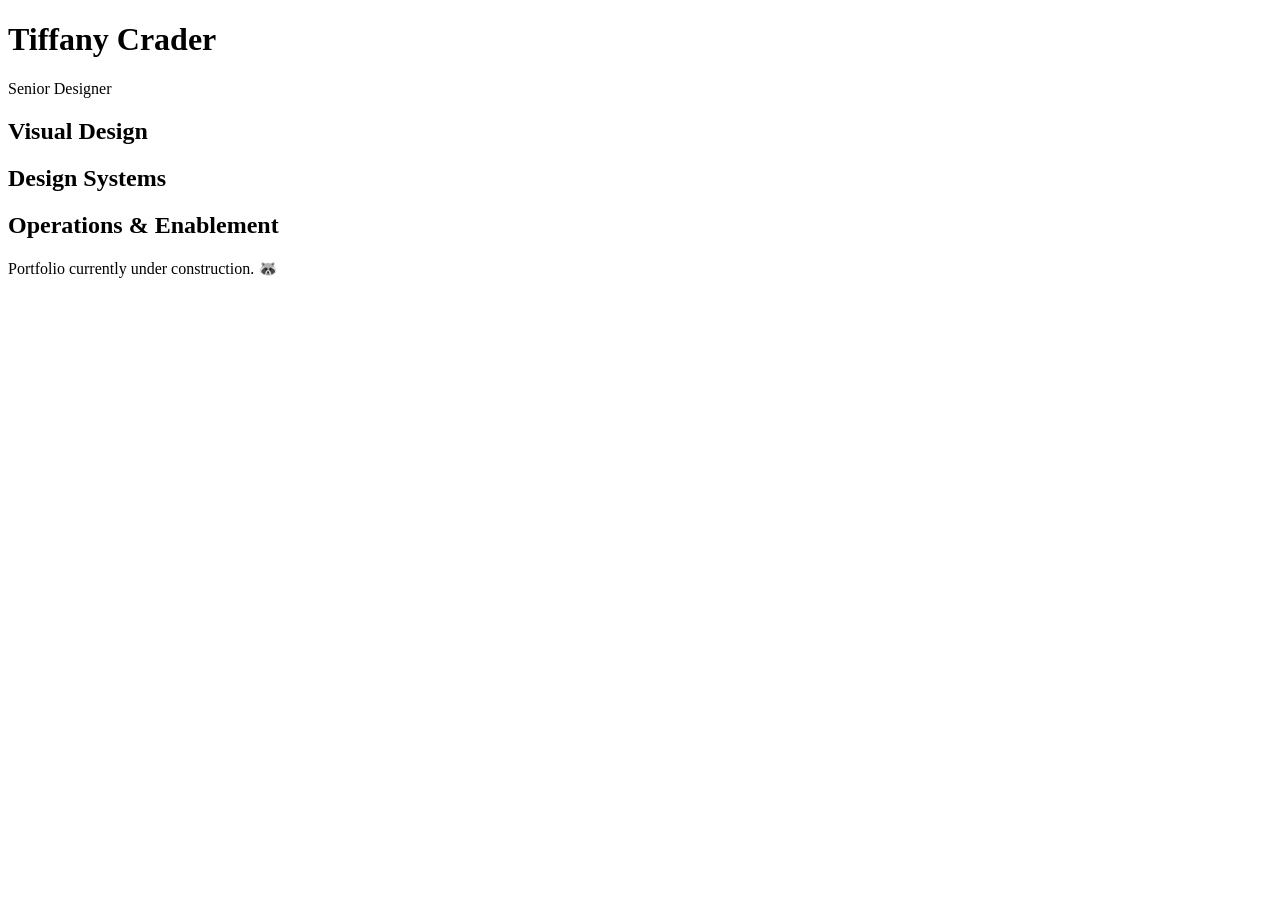
==== index.html @ d834022d "Add initial homepage" ====
<!DOCTYPE html>
<html lang="en">
<head>
  <meta charset="UTF-8">
  <meta name="viewport" content="width=device-width, initial-scale=1.0">
  <title>Tiffany Crader — Designer</title>
</head>

<body>
  <h1>Tiffany Crader</h1>
  <p>Senior Designer</p>

  <h2>Visual Design</h2>
  <h2>Design Systems</h2>
  <h2>Operations & Enablement</h2>

  <p>Portfolio currently under construction. 🦝</p>
</body>
</html>
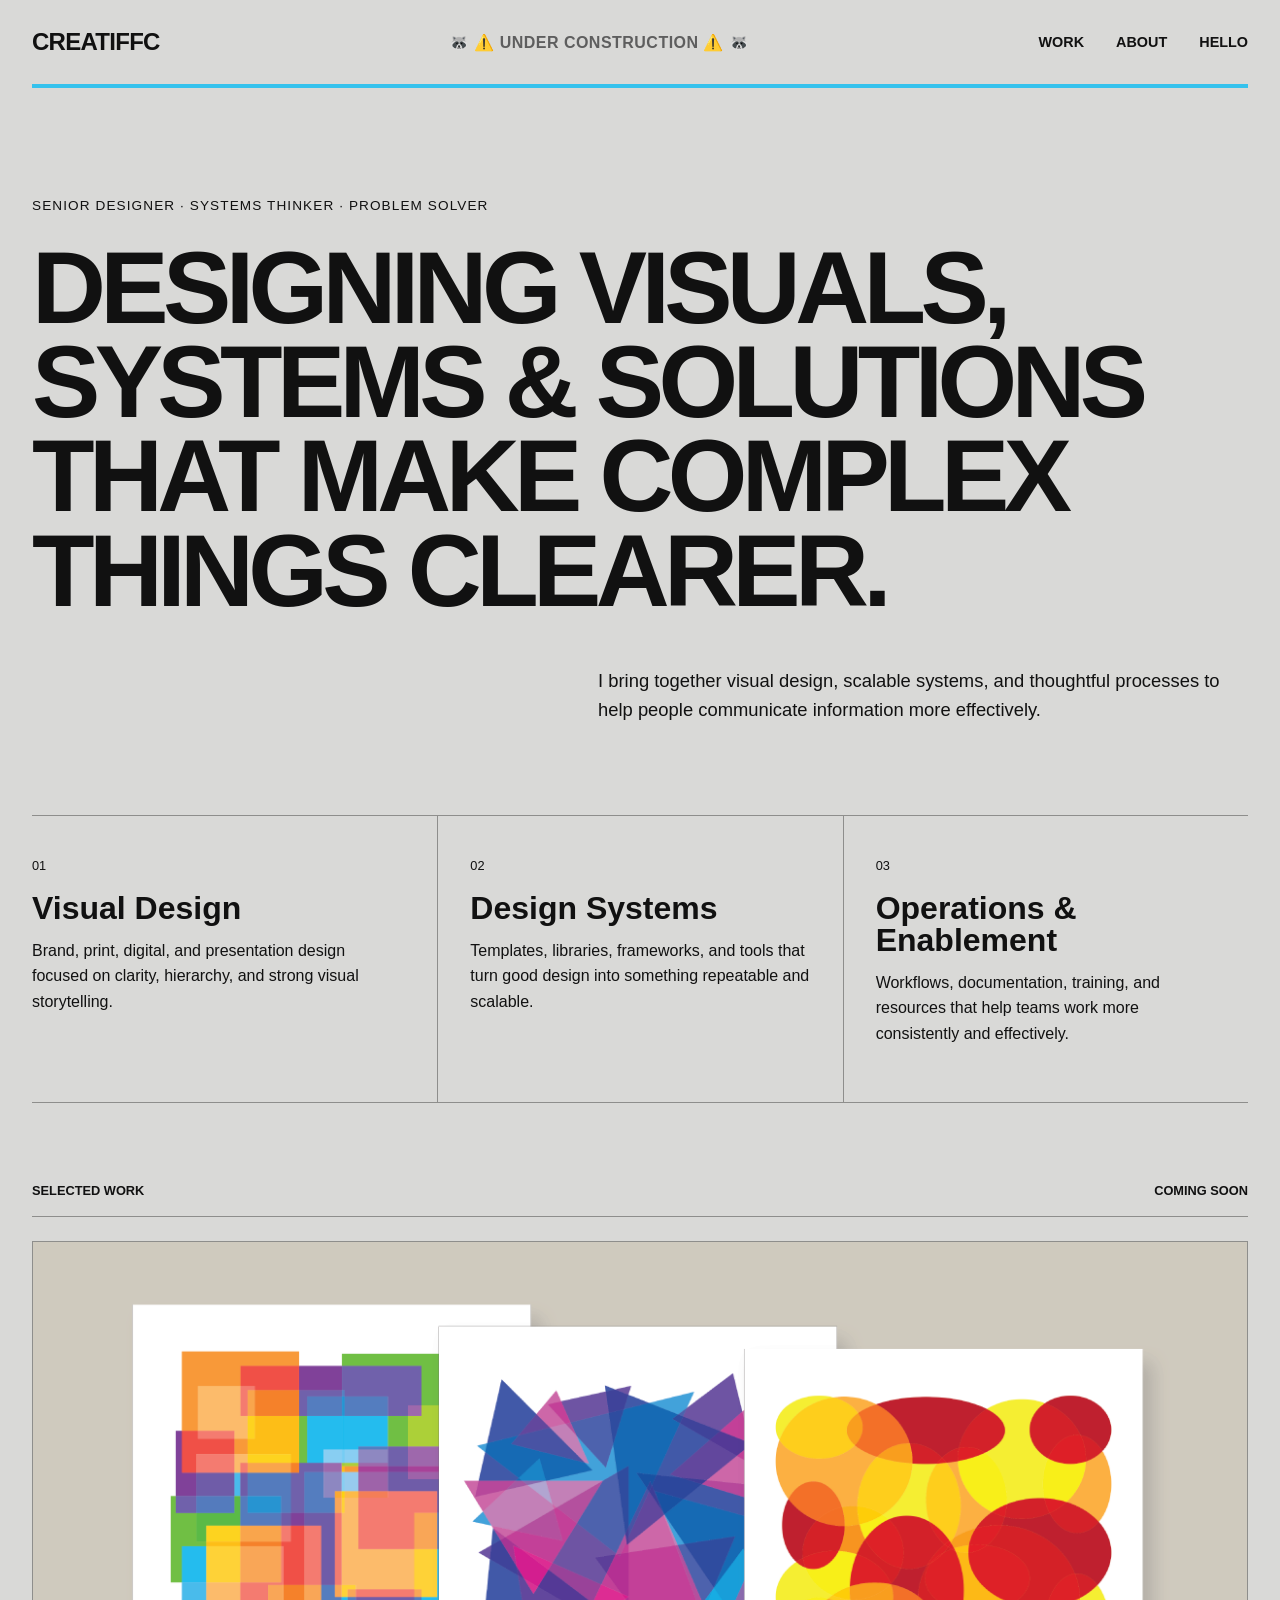
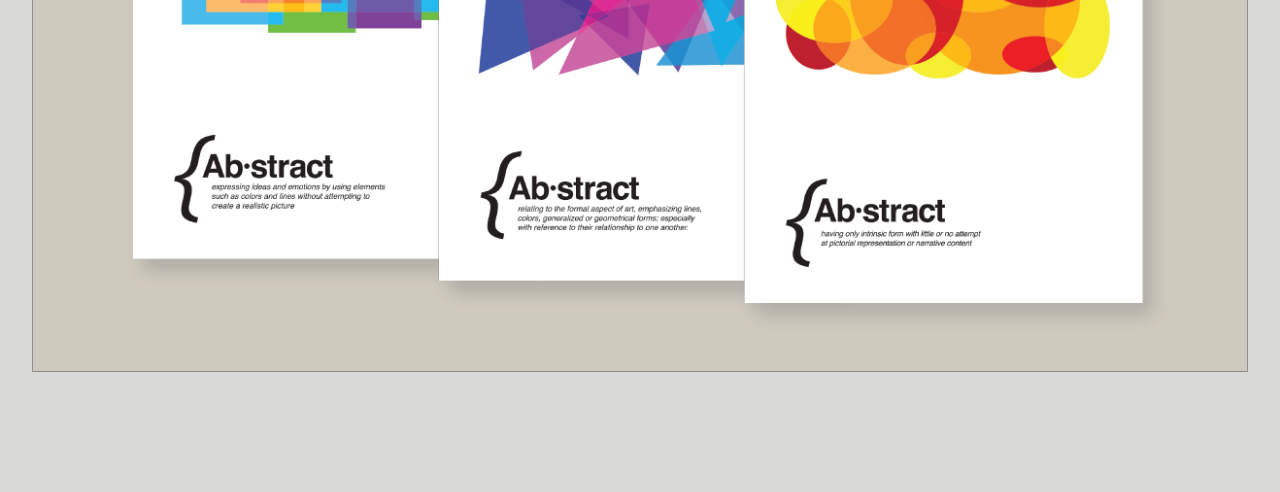
==== commit ac77e6a3: "Build homepage and project page prototype" ====
--- a/index.html
+++ b/index.html
@@ -3,17 +3,85 @@
 <head>
   <meta charset="UTF-8">
   <meta name="viewport" content="width=device-width, initial-scale=1.0">
-  <title>Tiffany Crader — Designer</title>
+
+  <title>Tiffany Crader — Senior Designer</title>
+
+  <link rel="stylesheet" href="style.css">
 </head>
 
 <body>
-  <h1>Tiffany Crader</h1>
-  <p>Senior Designer</p>
 
-  <h2>Visual Design</h2>
-  <h2>Design Systems</h2>
-  <h2>Operations & Enablement</h2>
+  <header class="site-header">
+    <a class="brand" href="index.html">CREATIFFC</a>
+    <a class="construction">🦝 ⚠️ Under Construction ⚠️ 🦝</a>
+    <nav>
+      <a href="#work">WORK</a>
+      <a href="#about">ABOUT</a>
+      <a href="mailto:YOUR-EMAIL-HERE">HELLO</a>
+    </nav>
+  </header>
 
-  <p>Portfolio currently under construction. 🦝</p>
+  <main>
+
+    <section class="hero">
+      <p class="eyebrow">Senior Designer · Systems Thinker · Problem Solver</p>
+
+      <h1>
+        Designing visuals,
+        systems & solutions
+        that make complex
+        things clearer.
+      </h1>
+
+      <p class="hero-copy">
+        I bring together visual design, scalable systems, and thoughtful
+        processes to help people communicate information more effectively.
+      </p>
+    </section>
+
+    <section class="pillars">
+
+      <article class="pillar">
+        <span>01</span>
+        <h2>Visual Design</h2>
+        <p>
+          Brand, print, digital, and presentation design focused on
+          clarity, hierarchy, and strong visual storytelling.
+        </p>
+      </article>
+
+      <article class="pillar">
+        <span>02</span>
+        <h2>Design Systems</h2>
+        <p>
+          Templates, libraries, frameworks, and tools that turn good
+          design into something repeatable and scalable.
+        </p>
+      </article>
+
+      <article class="pillar">
+        <span>03</span>
+        <h2>Operations & Enablement</h2>
+        <p>
+          Workflows, documentation, training, and resources that help
+          teams work more consistently and effectively.
+        </p>
+      </article>
+
+    </section>
+
+    <section class="work-preview" id="work">
+      <div class="section-heading">
+        <span>SELECTED WORK</span>
+        <span>COMING SOON</span>
+      </div>
+
+      <a class="project-placeholder" href="project.html">
+        <img src="images/project-hero.png" alt="Project preview">
+      </a>
+    </section>
+
+  </main>
+
 </body>
 </html>
--- a/style.css
+++ b/style.css
@@ -0,0 +1,303 @@
+* {
+  box-sizing: border-box;
+}
+
+html {
+  scroll-behavior: smooth;
+}
+
+body {
+  margin: 0;
+  font-family: Arial, Helvetica, sans-serif;
+  background: #d9d9d7;
+  color: #111;
+}
+
+a {
+  color: inherit;
+  text-decoration: none;
+}
+
+.site-header {
+  width: min(1400px, calc(100% - 64px));
+  margin: 0 auto;
+  padding: 28px 0;
+  display: flex;
+  justify-content: space-between;
+  align-items: center;
+  border-bottom: 4px solid #35c2ed;
+}
+
+.construction { 
+  font-weight: 700;
+  font-family: Arial, Helvetica, sans-serif;
+  color: #5e5e5e;
+  text-transform: uppercase;
+  letter-spacing: 0.03em;
+} 
+
+.brand {
+  font-weight: 700;
+  font-size: 1.5rem;
+  letter-spacing: -0.03em;
+}
+
+nav {
+  display: flex;
+  gap: 32px;
+  font-size: 0.9rem;
+  font-weight: 700;
+}
+
+main {
+  width: min(1400px, calc(100% - 64px));
+  margin: 0 auto;
+}
+
+.hero {
+  padding: 110px 0 90px;
+}
+
+.eyebrow {
+  margin: 0 0 28px;
+  font-size: 0.85rem;
+  text-transform: uppercase;
+  letter-spacing: 0.08em;
+}
+
+.hero h1 {
+  margin: 0;
+  max-width: 1200px;
+  font-size: clamp(4rem, 8vw, 8.5rem);
+  line-height: 0.92;
+  letter-spacing: -0.055em;
+  font-weight: 700;
+  text-transform: uppercase;
+}
+
+.hero-copy {
+  max-width: 650px;
+  margin: 48px 0 0 auto;
+  font-size: 1.15rem;
+  line-height: 1.6;
+}
+
+.pillars {
+  display: grid;
+  grid-template-columns: repeat(3, 1fr);
+  border-top: 1px solid rgba(0, 0, 0, 0.35);
+  border-bottom: 1px solid rgba(0, 0, 0, 0.35);
+}
+
+.pillar {
+  padding: 40px 32px 56px 0;
+}
+
+.pillar + .pillar {
+  padding-left: 32px;
+  border-left: 1px solid rgba(0, 0, 0, 0.35);
+}
+
+.pillar span {
+  font-size: 0.8rem;
+}
+
+.pillar h2 {
+  margin: 18px 0 14px;
+  font-size: 2rem;
+  line-height: 1;
+}
+
+.pillar p {
+  max-width: 360px;
+  margin: 0;
+  line-height: 1.6;
+}
+
+.work-preview {
+  padding: 80px 0 120px;
+}
+
+.section-heading {
+  display: flex;
+  justify-content: space-between;
+  padding-bottom: 18px;
+  border-bottom: 1px solid rgba(0, 0, 0, 0.35);
+  font-size: 0.8rem;
+  font-weight: 700;
+}
+
+.project-placeholder {
+  min-height: 420px;
+  margin-top: 24px;
+  display: block;
+  overflow: hidden;
+  border: 1px solid rgba(0, 0, 0, 0.35);
+}
+
+.project-placeholder img {
+  display: block;
+  width: 100%;
+  height: 100%;
+  min-height: 420px;
+  object-fit: cover;
+}
+
+@media (max-width: 800px) {
+
+  .site-header,
+  main {
+    width: min(100% - 32px, 1400px);
+  }
+
+  .site-header {
+    align-items: flex-start;
+  }
+
+  nav {
+    gap: 16px;
+    font-size: 0.75rem;
+  }
+
+  .hero {
+    padding: 80px 0 64px;
+  }
+
+  .hero h1 {
+    font-size: clamp(3rem, 14vw, 5rem);
+  }
+
+  .hero-copy {
+    margin: 36px 0 0;
+  }
+
+  .pillars {
+    grid-template-columns: 1fr;
+  }
+
+  .pillar,
+  .pillar + .pillar {
+    padding: 32px 0;
+    border-left: 0;
+  }
+
+  .pillar + .pillar {
+    border-top: 1px solid rgba(0, 0, 0, 0.35);
+  }
+}
+
+/* PROJECT PAGE */
+
+.project-intro {
+  padding: 100px 0 64px;
+}
+
+.project-intro h1 {
+  margin: 0;
+  font-size: clamp(4rem, 9vw, 9rem);
+  line-height: 0.9;
+  letter-spacing: -0.055em;
+  text-transform: uppercase;
+}
+
+.project-description {
+  max-width: 650px;
+  margin: 40px 0 0 auto;
+  font-size: 1.25rem;
+  line-height: 1.6;
+}
+
+.project-meta {
+  display: grid;
+  grid-template-columns: repeat(3, 1fr);
+  padding: 24px 0;
+  border-top: 1px solid rgba(0, 0, 0, 0.35);
+  border-bottom: 1px solid rgba(0, 0, 0, 0.35);
+}
+
+.project-meta span,
+.project-text span {
+  font-size: 0.75rem;
+  font-weight: 700;
+  letter-spacing: 0.08em;
+}
+
+.project-meta p {
+  margin: 8px 0 0;
+}
+
+.project-hero-image,
+.project-full-image {
+  display: block;
+  width: 100%;
+  height: auto;
+  margin: 48px 0;
+}
+
+.project-text {
+  display: grid;
+  grid-template-columns: 1fr 2fr;
+  gap: 48px;
+  padding: 56px 0;
+  border-top: 1px solid rgba(0, 0, 0, 0.35);
+}
+
+.project-text p {
+  max-width: 750px;
+  margin: 0;
+  font-size: 1.25rem;
+  line-height: 1.6;
+}
+
+.image-grid {
+  display: grid;
+  grid-template-columns: repeat(2, 1fr);
+  gap: 24px;
+  padding: 24px 0 72px;
+}
+
+.image-grid img {
+  display: block;
+  width: 100%;
+  height: auto;
+}
+
+.next-project {
+  display: flex;
+  flex-direction: column;
+  gap: 16px;
+  padding: 64px 0 100px;
+  border-top: 1px solid rgba(0, 0, 0, 0.35);
+}
+
+.next-project span {
+  font-size: 0.75rem;
+  letter-spacing: 0.08em;
+}
+
+.next-project strong {
+  font-size: clamp(2.5rem, 6vw, 6rem);
+  line-height: 1;
+}
+
+@media (max-width: 800px) {
+
+  .project-intro {
+    padding: 72px 0 48px;
+  }
+
+  .project-meta {
+    grid-template-columns: 1fr;
+    gap: 24px;
+  }
+
+  .project-text {
+    grid-template-columns: 1fr;
+    gap: 24px;
+  }
+
+  .image-grid {
+    grid-template-columns: 1fr;
+  }
+
+}
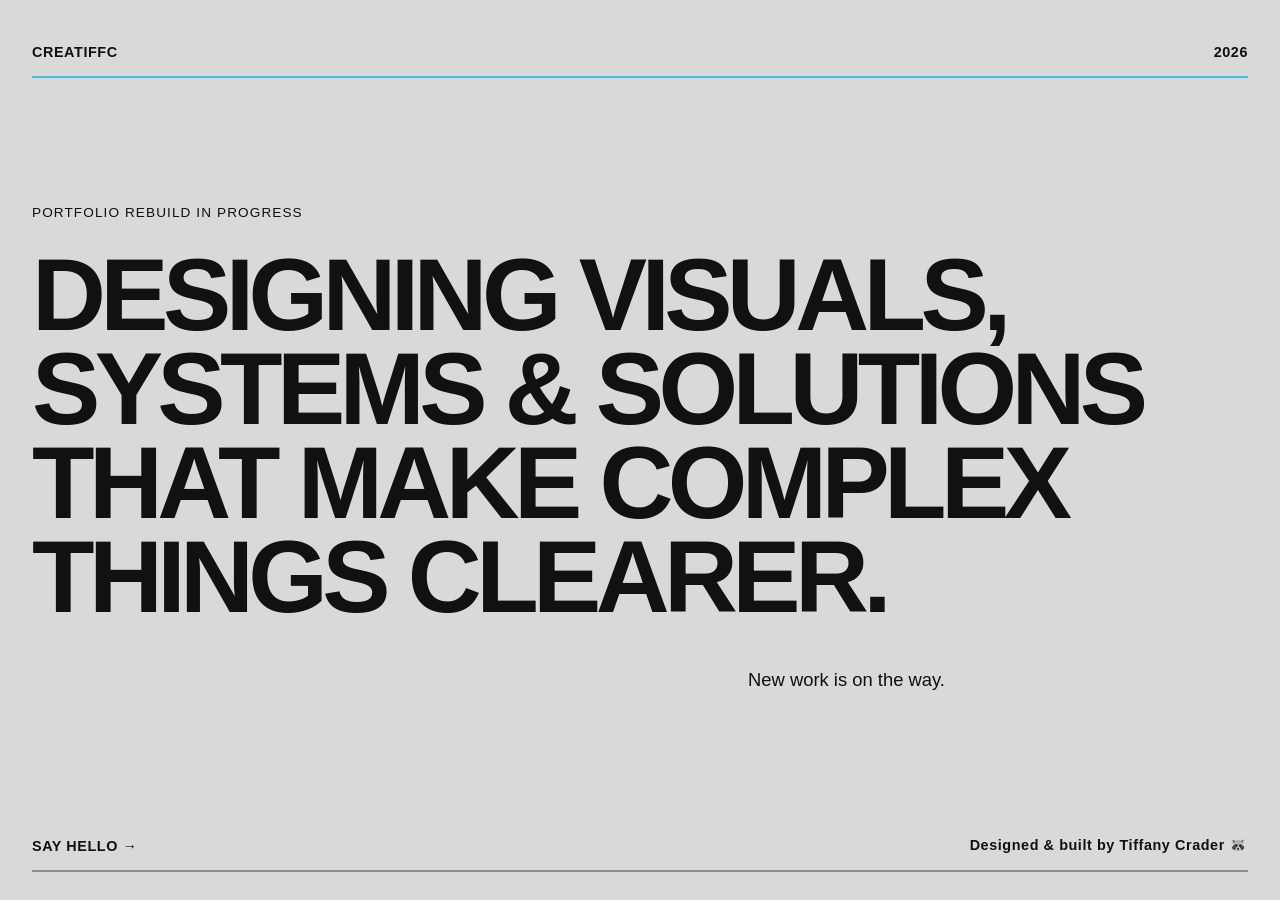
==== commit 14714584: "Landing Page" ====
--- a/index.html
+++ b/index.html
@@ -1,30 +1,33 @@
 <!DOCTYPE html>
 <html lang="en">
 <head>
+  <link rel="icon" type="image/png" href="images/favicon.png">
   <meta charset="UTF-8">
   <meta name="viewport" content="width=device-width, initial-scale=1.0">
 
-  <title>Tiffany Crader — Senior Designer</title>
+  <title>Creatiffc — Tiffany Crader</title>
 
   <link rel="stylesheet" href="style.css">
 </head>
 
-<body>
+<body class="landing-page">
 
-  <header class="site-header">
-    <a class="brand" href="index.html">CREATIFFC</a>
-    <a class="construction">🦝 ⚠️ Under Construction ⚠️ 🦝</a>
-    <nav>
-      <a href="#work">WORK</a>
-      <a href="#about">ABOUT</a>
-      <a href="mailto:YOUR-EMAIL-HERE">HELLO</a>
-    </nav>
-  </header>
+  <main class="landing">
 
-  <main>
+    <div class="landing-top">
+    <!--
+<a class="logo-container" href="index.html">
+    <img src="images/Creatiffc-logo.png" alt="Creatiffc Logo">
+</a>
+-->
+        <Span>CREATIFFC</Span>
+        <span>2026</span>
 
-    <section class="hero">
-      <p class="eyebrow">Senior Designer · Systems Thinker · Problem Solver</p>
+     </div>   
+
+    <section class="landing-message">
+
+      <p class="eyebrow">Portfolio rebuild in progress</p>
 
       <h1>
         Designing visuals,
@@ -33,53 +36,16 @@
         things clearer.
       </h1>
 
-      <p class="hero-copy">
-        I bring together visual design, scalable systems, and thoughtful
-        processes to help people communicate information more effectively.
+      <p class="landing-copy">
+        New work is on the way.
       </p>
-    </section>
-
-    <section class="pillars">
-
-      <article class="pillar">
-        <span>01</span>
-        <h2>Visual Design</h2>
-        <p>
-          Brand, print, digital, and presentation design focused on
-          clarity, hierarchy, and strong visual storytelling.
-        </p>
-      </article>
-
-      <article class="pillar">
-        <span>02</span>
-        <h2>Design Systems</h2>
-        <p>
-          Templates, libraries, frameworks, and tools that turn good
-          design into something repeatable and scalable.
-        </p>
-      </article>
-
-      <article class="pillar">
-        <span>03</span>
-        <h2>Operations & Enablement</h2>
-        <p>
-          Workflows, documentation, training, and resources that help
-          teams work more consistently and effectively.
-        </p>
-      </article>
 
     </section>
 
-    <section class="work-preview" id="work">
-      <div class="section-heading">
-        <span>SELECTED WORK</span>
-        <span>COMING SOON</span>
-      </div>
-
-      <a class="project-placeholder" href="project.html">
-        <img src="images/project-hero.png" alt="Project preview">
-      </a>
-    </section>
+    <div class="landing-bottom">
+      <a href="mailto:tiffany.crader@gmail.com">SAY HELLO →</a>
+      <span>Designed & built by Tiffany Crader 🦝</span>
+    </div>
 
   </main>
 
--- a/style.css
+++ b/style.css
@@ -300,4 +300,109 @@
     grid-template-columns: 1fr;
   }
 
-}+}
+
+
+/* TEMPORARY LANDING PAGE */
+
+.landing-page {
+  min-height: 100vh;
+}
+
+.landing {
+  min-height: 100vh;
+  width: min(1400px, calc(100% - 64px));
+  margin: 0 auto;
+
+  display: flex;
+  flex-direction: column;
+  justify-content: space-between;
+
+  padding: 28px 0;
+}
+
+.landing-top,
+.landing-bottom {
+  display: flex;
+  justify-content: space-between;
+  align-items: center;
+  gap: 24px;
+
+  padding: 16px 0;
+ 
+  border-bottom: 2px solid #35c2ed;
+
+  font-size: 0.9rem;
+  font-weight: 700;
+  letter-spacing: 0.04em;
+}
+
+.landing-message {
+  padding: 80px 0;
+}
+
+.landing-message h1 {
+  max-width: 1200px;
+
+  margin: 0;
+
+  font-size: clamp(4rem, 8vw, 8.5rem);
+  line-height: 0.92;
+  letter-spacing: -0.055em;
+
+  text-transform: uppercase;
+}
+
+.landing-copy {
+  margin: 40px 0 0 auto;
+  max-width: 500px;
+
+  font-size: 1.15rem;
+  line-height: 1.6;
+}
+
+.landing-bottom {
+  border-bottom: 2px solid rgba(0, 0, 0, 0.35);
+}
+
+/*
+.logo-container {
+    display: block;
+    width: 80px;
+}
+
+.logo-container img {
+    display: block;
+    width: 8rem;
+    height: auto;
+    min-height: 0;
+}
+*/
+
+@media (max-width: 800px) {
+
+  .landing {
+    width: min(100% - 32px, 1400px);
+  }
+
+  .landing-top,
+  .landing-bottom {
+    flex-direction: column;
+  }
+
+  .landing-message {
+    padding: 64px 0;
+  }
+
+  .landing-message h1 {
+    font-size: clamp(3rem, 14vw, 5rem);
+  }
+
+  .landing-copy {
+    margin: 32px 0 0;
+  }
+
+    .logo-container img {
+        width: 4.5rem;
+    }
+}
